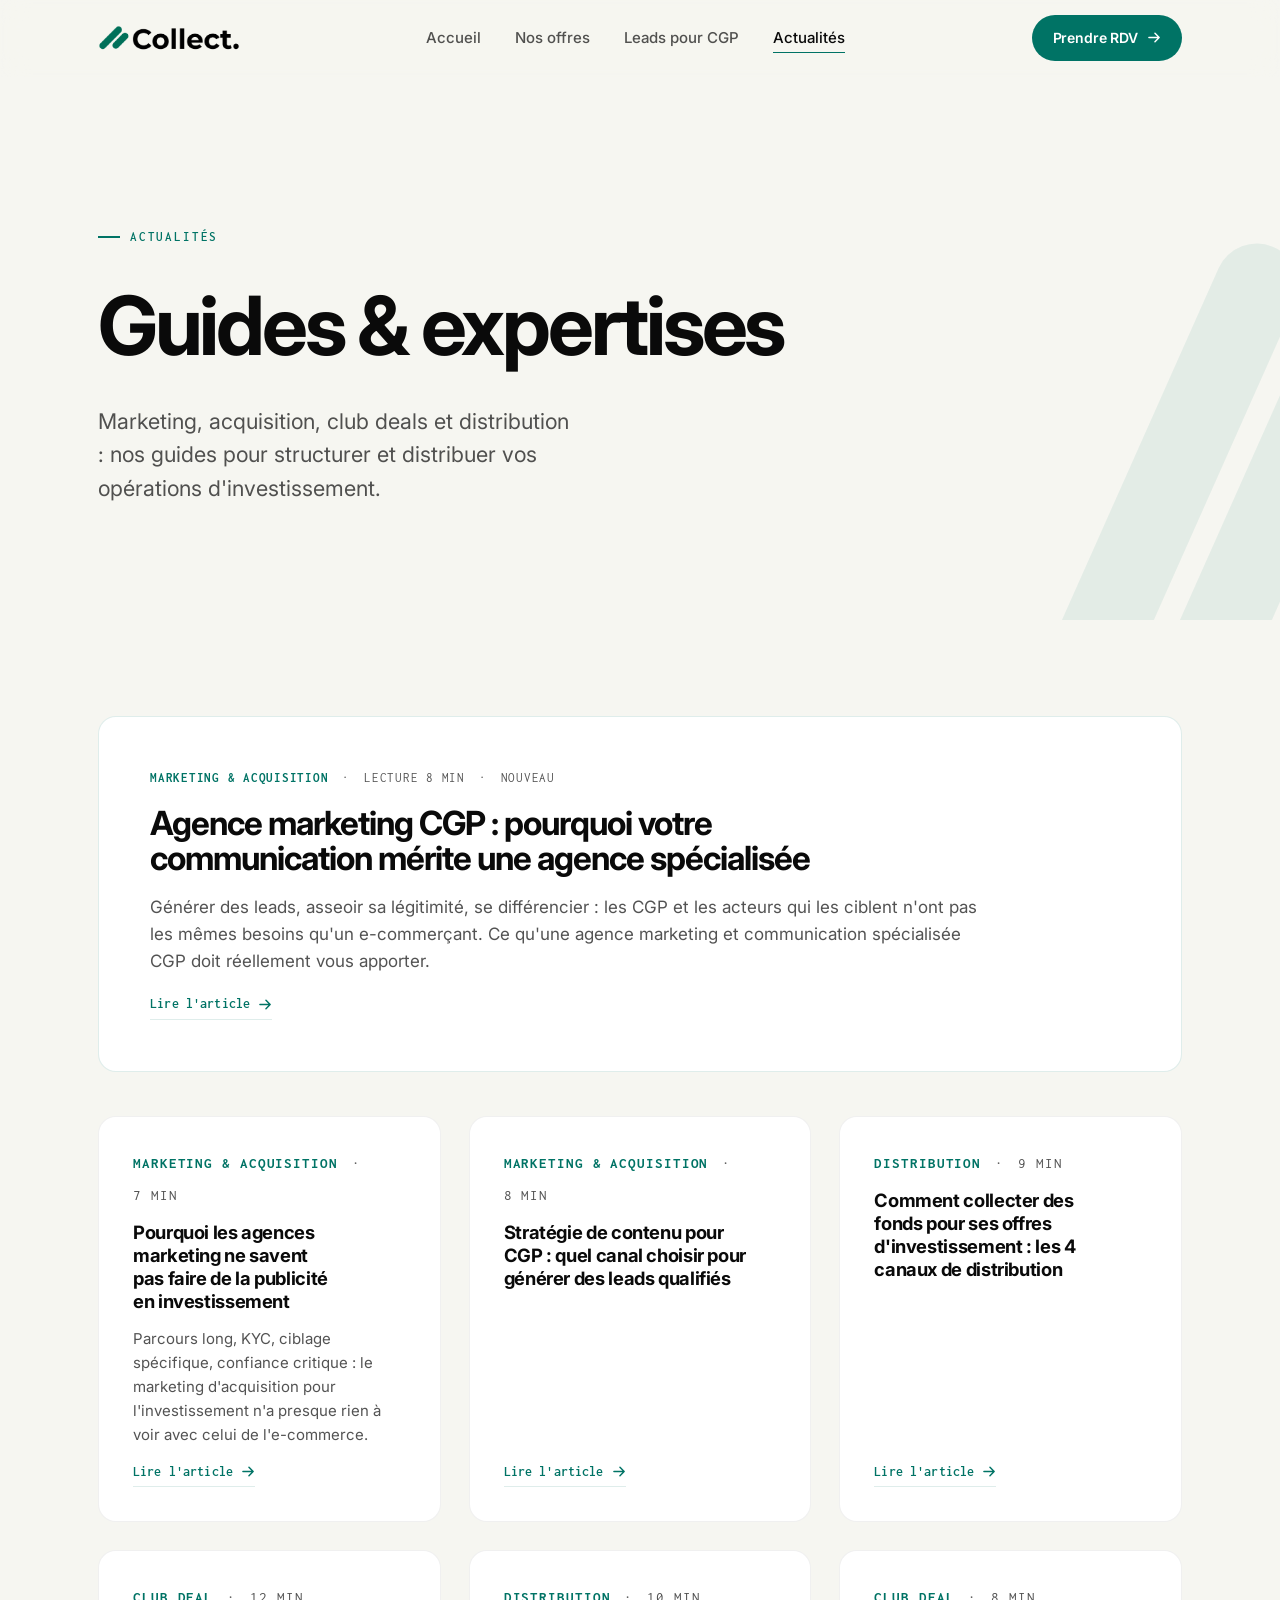
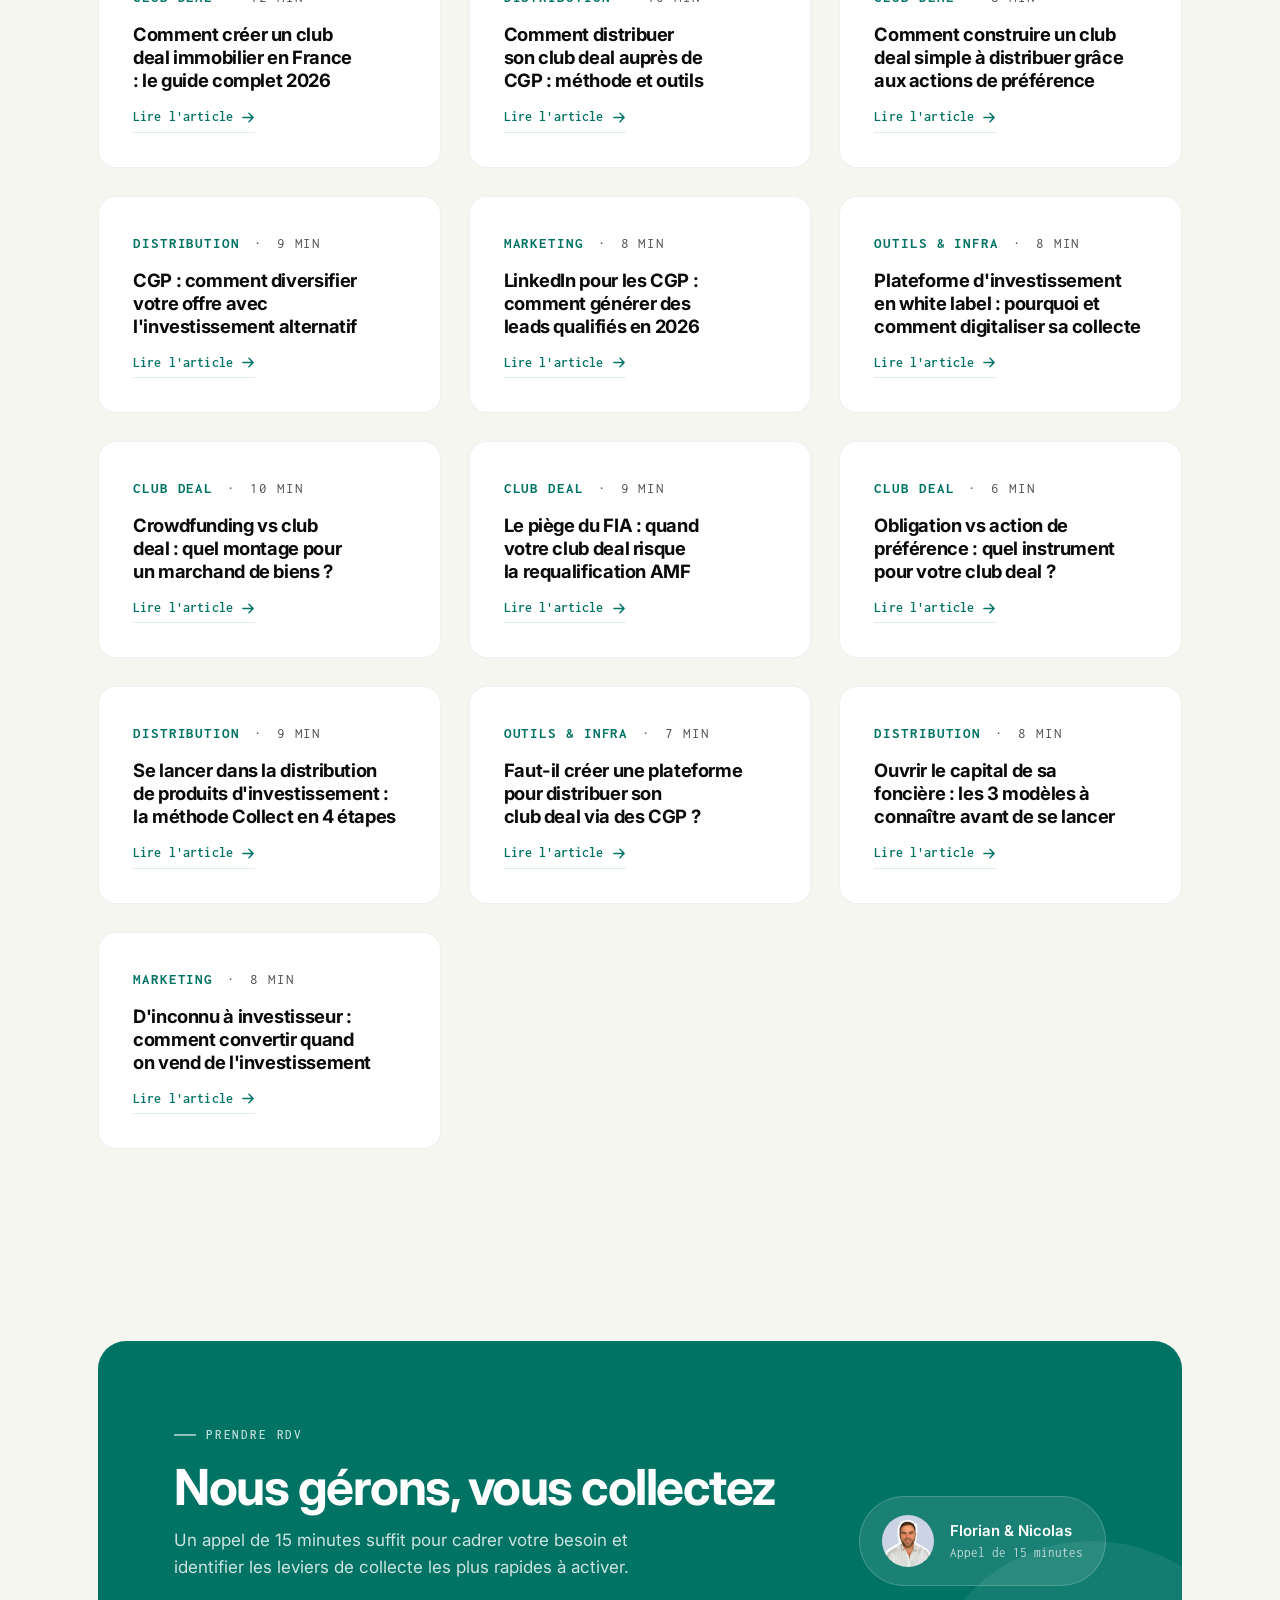
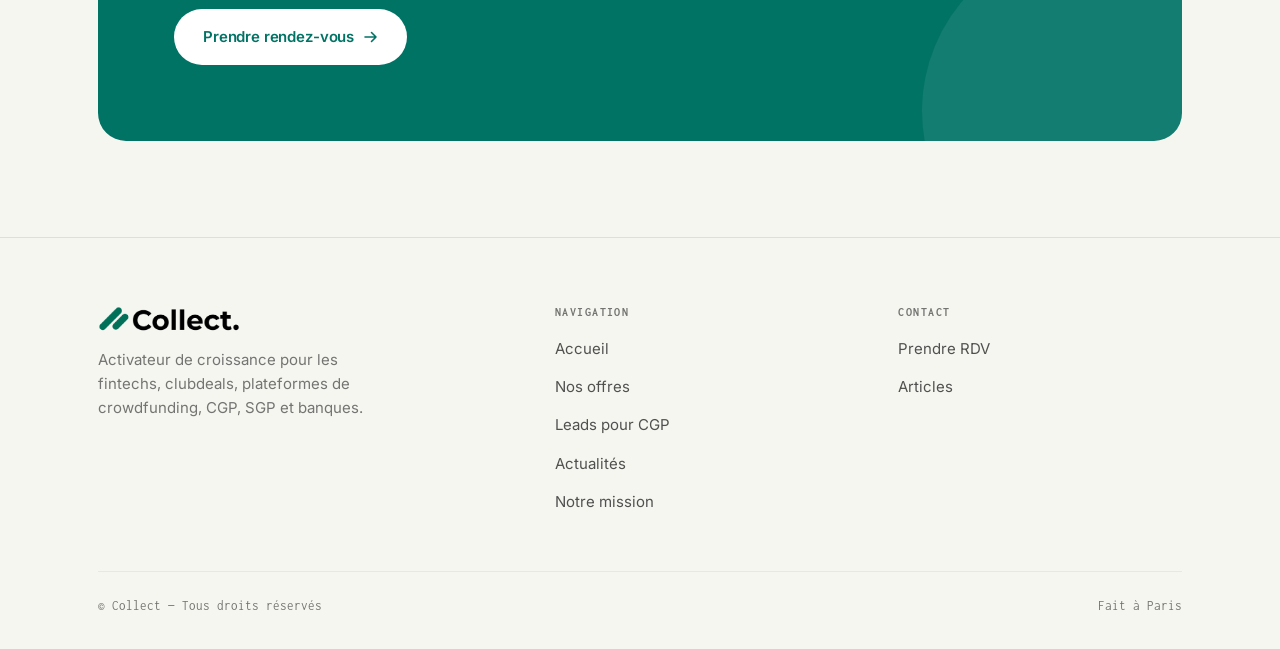
==== actualites.html @ 88cba5ec "Ajoute l'onglet Actualites avec les articles du blog et l'article SEO Agence Marketing CGP Co-Author" ====
<!DOCTYPE html>
<html lang="fr">
<head>
<meta charset="utf-8">
<meta name="viewport" content="width=device-width, initial-scale=1">
<title>Actualités — Guides et expertises marketing pour CGP, club deals et investissement | Collect</title>
<meta name="description" content="Guides et expertises pour structurer et distribuer vos opérations d'investissement : marketing CGP, acquisition, club deal, distribution et outils.">
<link rel="icon" href="assets/img/favicon.svg" type="image/svg+xml">
<link rel="canonical" href="https://www.get-collect.io/actualites.html">
<meta property="og:title" content="Actualités | Collect">
<meta property="og:description" content="Guides et expertises pour structurer et distribuer vos opérations d'investissement.">
<meta property="og:type" content="website">
<meta property="og:locale" content="fr_FR">
<link rel="preconnect" href="https://fonts.googleapis.com">
<link rel="preconnect" href="https://fonts.gstatic.com" crossorigin>
<link href="https://fonts.googleapis.com/css2?family=Inconsolata:wght@400;600;700&family=Inter:wght@400;500;600;700&display=swap" rel="stylesheet">
<link rel="stylesheet" href="assets/css/style.css">
</head>
<body>

<header class="site-header">
  <div class="shell">
    <nav class="nav" aria-label="Navigation principale">
      <a class="brand" href="index.html" aria-label="Collect, retour à l'accueil">
        <img src="assets/img/logo-collect.png" alt="Collect">
      </a>

      <ul class="nav-links" id="nav-links">
        <li><a href="index.html">Accueil</a></li>
        <li><a href="index.html#offres">Nos offres</a></li>
        <li><a href="leads-cgp.html">Leads pour CGP</a></li>
        <li><a href="actualites.html" aria-current="page">Actualités</a></li>
      </ul>

      <a class="btn btn--sm" href="rendez-vous.html">
        Prendre RDV
        <svg class="arrow" width="13" height="13" viewBox="0 0 14 14" fill="none" aria-hidden="true"><path d="M1 7h11M7.5 2.5 12 7l-4.5 4.5" stroke="currentColor" stroke-width="1.6" stroke-linecap="round" stroke-linejoin="round"/></svg>
      </a>

      <button class="nav-toggle" type="button" aria-expanded="false" aria-controls="nav-links" aria-label="Ouvrir le menu">
        <span></span><span></span><span></span>
      </button>
    </nav>
  </div>
</header>

<main>

  <!-- ================= HERO ================= -->
  <section class="hero">
    <div class="slashes" aria-hidden="true"><i></i><i></i></div>
    <div class="shell">
      <div class="hero-inner">
        <p class="eyebrow">Actualités</p>
        <h1 class="h-display">Guides &amp; expertises</h1>
        <p class="lede">Marketing, acquisition, club deals et distribution : nos guides pour structurer et distribuer vos opérations d'investissement.</p>
      </div>
    </div>
  </section>

  <!-- ================= ARTICLES ================= -->
  <section class="section section--tight">
    <div class="shell">

      <!-- Article en vedette -->
      <a class="article-featured reveal" href="agence-marketing-cgp.html">
        <p class="article-meta"><span class="cat">Marketing &amp; Acquisition</span><span>·</span><span>Lecture 8 min</span><span>·</span><span>Nouveau</span></p>
        <h2>Agence marketing CGP : pourquoi votre communication mérite une agence spécialisée</h2>
        <p>Générer des leads, asseoir sa légitimité, se différencier : les CGP et les acteurs qui les ciblent n'ont pas les mêmes besoins qu'un e-commerçant. Ce qu'une agence marketing et communication spécialisée CGP doit réellement vous apporter.</p>
        <span class="link-arrow">
          Lire l'article
          <svg class="arrow" width="13" height="13" viewBox="0 0 14 14" fill="none" aria-hidden="true"><path d="M1 7h11M7.5 2.5 12 7l-4.5 4.5" stroke="currentColor" stroke-width="1.6" stroke-linecap="round" stroke-linejoin="round"/></svg>
        </span>
      </a>

      <div class="articles-grid">

        <a class="article-card reveal" href="https://collect.website/post/pourquoi-agences-marketing-publicite-investissement">
          <p class="article-meta"><span class="cat">Marketing &amp; Acquisition</span><span>·</span><span>7 min</span></p>
          <h3>Pourquoi les agences marketing ne savent pas faire de la publicité en investissement</h3>
          <p>Parcours long, KYC, ciblage spécifique, confiance critique : le marketing d'acquisition pour l'investissement n'a presque rien à voir avec celui de l'e-commerce.</p>
          <span class="link-arrow">
            Lire l'article
            <svg class="arrow" width="13" height="13" viewBox="0 0 14 14" fill="none" aria-hidden="true"><path d="M1 7h11M7.5 2.5 12 7l-4.5 4.5" stroke="currentColor" stroke-width="1.6" stroke-linecap="round" stroke-linejoin="round"/></svg>
          </span>
        </a>

        <a class="article-card reveal" href="https://collect.website/post/strategie-contenu-cgp-canal-leads-qualifies">
          <p class="article-meta"><span class="cat">Marketing &amp; Acquisition</span><span>·</span><span>8 min</span></p>
          <h3>Stratégie de contenu pour CGP : quel canal choisir pour générer des leads qualifiés</h3>
          <span class="link-arrow">
            Lire l'article
            <svg class="arrow" width="13" height="13" viewBox="0 0 14 14" fill="none" aria-hidden="true"><path d="M1 7h11M7.5 2.5 12 7l-4.5 4.5" stroke="currentColor" stroke-width="1.6" stroke-linecap="round" stroke-linejoin="round"/></svg>
          </span>
        </a>

        <a class="article-card reveal" href="https://collect.website/post/comment-collecter-fonds-offres-investissement-distribution">
          <p class="article-meta"><span class="cat">Distribution</span><span>·</span><span>9 min</span></p>
          <h3>Comment collecter des fonds pour ses offres d'investissement : les 4 canaux de distribution</h3>
          <span class="link-arrow">
            Lire l'article
            <svg class="arrow" width="13" height="13" viewBox="0 0 14 14" fill="none" aria-hidden="true"><path d="M1 7h11M7.5 2.5 12 7l-4.5 4.5" stroke="currentColor" stroke-width="1.6" stroke-linecap="round" stroke-linejoin="round"/></svg>
          </span>
        </a>

        <a class="article-card reveal" href="https://collect.website/post/comment-creer-un-club-deal-immobilier-en-france-guide-complet">
          <p class="article-meta"><span class="cat">Club Deal</span><span>·</span><span>12 min</span></p>
          <h3>Comment créer un club deal immobilier en France : le guide complet 2026</h3>
          <span class="link-arrow">
            Lire l'article
            <svg class="arrow" width="13" height="13" viewBox="0 0 14 14" fill="none" aria-hidden="true"><path d="M1 7h11M7.5 2.5 12 7l-4.5 4.5" stroke="currentColor" stroke-width="1.6" stroke-linecap="round" stroke-linejoin="round"/></svg>
          </span>
        </a>

        <a class="article-card reveal" href="https://collect.website/post/distribuer-club-deal-aupres-cgp-methode-outils">
          <p class="article-meta"><span class="cat">Distribution</span><span>·</span><span>10 min</span></p>
          <h3>Comment distribuer son club deal auprès de CGP : méthode et outils</h3>
          <span class="link-arrow">
            Lire l'article
            <svg class="arrow" width="13" height="13" viewBox="0 0 14 14" fill="none" aria-hidden="true"><path d="M1 7h11M7.5 2.5 12 7l-4.5 4.5" stroke="currentColor" stroke-width="1.6" stroke-linecap="round" stroke-linejoin="round"/></svg>
          </span>
        </a>

        <a class="article-card reveal" href="https://collect.website/post/club-deal-simple-a-distribuer-actions-de-preference">
          <p class="article-meta"><span class="cat">Club Deal</span><span>·</span><span>8 min</span></p>
          <h3>Comment construire un club deal simple à distribuer grâce aux actions de préférence</h3>
          <span class="link-arrow">
            Lire l'article
            <svg class="arrow" width="13" height="13" viewBox="0 0 14 14" fill="none" aria-hidden="true"><path d="M1 7h11M7.5 2.5 12 7l-4.5 4.5" stroke="currentColor" stroke-width="1.6" stroke-linecap="round" stroke-linejoin="round"/></svg>
          </span>
        </a>

        <a class="article-card reveal" href="https://collect.website/post/cgp-diversifier-offre-investissement-alternatif">
          <p class="article-meta"><span class="cat">Distribution</span><span>·</span><span>9 min</span></p>
          <h3>CGP : comment diversifier votre offre avec l'investissement alternatif</h3>
          <span class="link-arrow">
            Lire l'article
            <svg class="arrow" width="13" height="13" viewBox="0 0 14 14" fill="none" aria-hidden="true"><path d="M1 7h11M7.5 2.5 12 7l-4.5 4.5" stroke="currentColor" stroke-width="1.6" stroke-linecap="round" stroke-linejoin="round"/></svg>
          </span>
        </a>

        <a class="article-card reveal" href="https://collect.website/post/linkedin-cgp-generer-leads-qualifies">
          <p class="article-meta"><span class="cat">Marketing</span><span>·</span><span>8 min</span></p>
          <h3>LinkedIn pour les CGP : comment générer des leads qualifiés en 2026</h3>
          <span class="link-arrow">
            Lire l'article
            <svg class="arrow" width="13" height="13" viewBox="0 0 14 14" fill="none" aria-hidden="true"><path d="M1 7h11M7.5 2.5 12 7l-4.5 4.5" stroke="currentColor" stroke-width="1.6" stroke-linecap="round" stroke-linejoin="round"/></svg>
          </span>
        </a>

        <a class="article-card reveal" href="https://collect.website/post/plateforme-investissement-white-label-digitaliser-collecte">
          <p class="article-meta"><span class="cat">Outils &amp; Infra</span><span>·</span><span>8 min</span></p>
          <h3>Plateforme d'investissement en white label : pourquoi et comment digitaliser sa collecte</h3>
          <span class="link-arrow">
            Lire l'article
            <svg class="arrow" width="13" height="13" viewBox="0 0 14 14" fill="none" aria-hidden="true"><path d="M1 7h11M7.5 2.5 12 7l-4.5 4.5" stroke="currentColor" stroke-width="1.6" stroke-linecap="round" stroke-linejoin="round"/></svg>
          </span>
        </a>

        <a class="article-card reveal" href="https://collect.website/post/crowdfunding-vs-club-deal-marchands-de-biens">
          <p class="article-meta"><span class="cat">Club Deal</span><span>·</span><span>10 min</span></p>
          <h3>Crowdfunding vs club deal : quel montage pour un marchand de biens ?</h3>
          <span class="link-arrow">
            Lire l'article
            <svg class="arrow" width="13" height="13" viewBox="0 0 14 14" fill="none" aria-hidden="true"><path d="M1 7h11M7.5 2.5 12 7l-4.5 4.5" stroke="currentColor" stroke-width="1.6" stroke-linecap="round" stroke-linejoin="round"/></svg>
          </span>
        </a>

        <a class="article-card reveal" href="https://collect.website/post/piege-fia-club-deal-requalification">
          <p class="article-meta"><span class="cat">Club Deal</span><span>·</span><span>9 min</span></p>
          <h3>Le piège du FIA : quand votre club deal risque la requalification AMF</h3>
          <span class="link-arrow">
            Lire l'article
            <svg class="arrow" width="13" height="13" viewBox="0 0 14 14" fill="none" aria-hidden="true"><path d="M1 7h11M7.5 2.5 12 7l-4.5 4.5" stroke="currentColor" stroke-width="1.6" stroke-linecap="round" stroke-linejoin="round"/></svg>
          </span>
        </a>

        <a class="article-card reveal" href="https://collect.website/post/obligation-vs-action-de-preference-club-deal">
          <p class="article-meta"><span class="cat">Club Deal</span><span>·</span><span>6 min</span></p>
          <h3>Obligation vs action de préférence : quel instrument pour votre club deal ?</h3>
          <span class="link-arrow">
            Lire l'article
            <svg class="arrow" width="13" height="13" viewBox="0 0 14 14" fill="none" aria-hidden="true"><path d="M1 7h11M7.5 2.5 12 7l-4.5 4.5" stroke="currentColor" stroke-width="1.6" stroke-linecap="round" stroke-linejoin="round"/></svg>
          </span>
        </a>

        <a class="article-card reveal" href="https://collect.website/post/distribution-produits-investissement-methode-collect-4-etapes">
          <p class="article-meta"><span class="cat">Distribution</span><span>·</span><span>9 min</span></p>
          <h3>Se lancer dans la distribution de produits d'investissement : la méthode Collect en 4 étapes</h3>
          <span class="link-arrow">
            Lire l'article
            <svg class="arrow" width="13" height="13" viewBox="0 0 14 14" fill="none" aria-hidden="true"><path d="M1 7h11M7.5 2.5 12 7l-4.5 4.5" stroke="currentColor" stroke-width="1.6" stroke-linecap="round" stroke-linejoin="round"/></svg>
          </span>
        </a>

        <a class="article-card reveal" href="https://collect.website/post/faut-il-creer-plateforme-distribuer-club-deal-cgp">
          <p class="article-meta"><span class="cat">Outils &amp; Infra</span><span>·</span><span>7 min</span></p>
          <h3>Faut-il créer une plateforme pour distribuer son club deal via des CGP ?</h3>
          <span class="link-arrow">
            Lire l'article
            <svg class="arrow" width="13" height="13" viewBox="0 0 14 14" fill="none" aria-hidden="true"><path d="M1 7h11M7.5 2.5 12 7l-4.5 4.5" stroke="currentColor" stroke-width="1.6" stroke-linecap="round" stroke-linejoin="round"/></svg>
          </span>
        </a>

        <a class="article-card reveal" href="https://collect.website/post/ouvrir-capital-fonciere-3-modeles-club-deal-fia">
          <p class="article-meta"><span class="cat">Distribution</span><span>·</span><span>8 min</span></p>
          <h3>Ouvrir le capital de sa foncière : les 3 modèles à connaître avant de se lancer</h3>
          <span class="link-arrow">
            Lire l'article
            <svg class="arrow" width="13" height="13" viewBox="0 0 14 14" fill="none" aria-hidden="true"><path d="M1 7h11M7.5 2.5 12 7l-4.5 4.5" stroke="currentColor" stroke-width="1.6" stroke-linecap="round" stroke-linejoin="round"/></svg>
          </span>
        </a>

        <a class="article-card reveal" href="https://collect.website/post/inconnu-a-investisseur-convertir-confiance-investissement">
          <p class="article-meta"><span class="cat">Marketing</span><span>·</span><span>8 min</span></p>
          <h3>D'inconnu à investisseur : comment convertir quand on vend de l'investissement</h3>
          <span class="link-arrow">
            Lire l'article
            <svg class="arrow" width="13" height="13" viewBox="0 0 14 14" fill="none" aria-hidden="true"><path d="M1 7h11M7.5 2.5 12 7l-4.5 4.5" stroke="currentColor" stroke-width="1.6" stroke-linecap="round" stroke-linejoin="round"/></svg>
          </span>
        </a>

      </div>
    </div>
  </section>

  <!-- ================= CTA ================= -->
  <section class="section section--tight">
    <div class="shell">
      <div class="cta reveal">
        <div class="cta-inner">
          <div>
            <p class="eyebrow">Prendre RDV</p>
            <h2 class="h-section">Nous gérons, vous collectez</h2>
            <p>Un appel de 15 minutes suffit pour cadrer votre besoin et identifier les leviers de collecte les plus rapides à activer.</p>
            <div class="btn-row">
              <a class="btn btn--light" href="rendez-vous.html">
                Prendre rendez-vous
                <svg class="arrow" width="14" height="14" viewBox="0 0 14 14" fill="none" aria-hidden="true"><path d="M1 7h11M7.5 2.5 12 7l-4.5 4.5" stroke="currentColor" stroke-width="1.6" stroke-linecap="round" stroke-linejoin="round"/></svg>
              </a>
            </div>
          </div>

          <div class="cta-card">
            <img src="assets/img/florian.jpeg" alt="Prendre rendez-vous avec l'équipe Collect" loading="lazy">
            <div>
              <div class="who">Florian &amp; Nicolas</div>
              <div class="what">Appel de 15 minutes</div>
            </div>
          </div>
        </div>
      </div>
    </div>
  </section>

</main>

<footer class="site-footer">
  <div class="shell">
    <div class="footer-top">
      <div>
        <img src="assets/img/logo-collect.png" alt="Collect">
        <p class="tagline">Activateur de croissance pour les fintechs, clubdeals, plateformes de crowdfunding, CGP, SGP et banques.</p>
      </div>

      <div class="footer-col">
        <h3>Navigation</h3>
        <ul>
          <li><a href="index.html">Accueil</a></li>
          <li><a href="index.html#offres">Nos offres</a></li>
          <li><a href="leads-cgp.html">Leads pour CGP</a></li>
          <li><a href="actualites.html">Actualités</a></li>
          <li><a href="index.html#mission">Notre mission</a></li>
        </ul>
      </div>

      <div class="footer-col">
        <h3>Contact</h3>
        <ul>
          <li><a href="rendez-vous.html">Prendre RDV</a></li>
          <li><a href="actualites.html">Articles</a></li>
        </ul>
      </div>
    </div>

    <div class="footer-bottom">
      <span>© Collect — Tous droits réservés</span>
      <span>Fait à Paris</span>
    </div>
  </div>
</footer>

<script src="assets/js/main.js" defer></script>
</body>
</html>
---- assets/css/style.css ----
/* ==========================================================================
   Collect - Design system
   Palette d'origine : creme #F6F6F1 / vert #007365 / vert clair #6CACA4
   ========================================================================== */

:root {
  --cream: #f6f6f1;
  --paper: #ffffff;
  --ink: #0a0a0a;
  --ink-70: rgba(10, 10, 10, 0.7);
  --ink-55: rgba(10, 10, 10, 0.55);
  --green: #007365;
  --green-dark: #00594e;
  --green-soft: #6caca4;
  --tint: rgba(108, 172, 164, 0.12);
  --tint-strong: rgba(108, 172, 164, 0.22);
  --line: rgba(10, 10, 10, 0.1);
  --line-soft: rgba(10, 10, 10, 0.06);

  --sans: "Inter", -apple-system, BlinkMacSystemFont, "Segoe UI", Roboto, sans-serif;
  --mono: "Inconsolata", ui-monospace, "SF Mono", Menlo, monospace;

  --radius: 18px;
  --radius-sm: 12px;
  --shell: 1180px;
  --gutter: clamp(20px, 5vw, 48px);
  --section: clamp(72px, 11vw, 140px);

  --ease: cubic-bezier(0.22, 1, 0.36, 1);
}

/* ---------- Base ---------- */

*,
*::before,
*::after { box-sizing: border-box; }

html {
  -webkit-text-size-adjust: 100%;
  scroll-behavior: smooth;
  scroll-padding-top: 96px;
}

body {
  margin: 0;
  background: var(--cream);
  color: var(--ink);
  font-family: var(--sans);
  font-size: 17px;
  line-height: 1.6;
  font-feature-settings: "kern", "liga", "calt";
  -webkit-font-smoothing: antialiased;
  -moz-osx-font-smoothing: grayscale;
}

img { max-width: 100%; height: auto; display: block; }

a { color: inherit; text-decoration: none; }

h1, h2, h3, h4 {
  margin: 0;
  font-weight: 700;
  letter-spacing: -0.03em;
  line-height: 1.04;
  text-wrap: balance;
}

p { margin: 0; text-wrap: pretty; }

ul { margin: 0; padding: 0; list-style: none; }

::selection { background: var(--green); color: #fff; }

:focus-visible {
  outline: 2px solid var(--green);
  outline-offset: 3px;
  border-radius: 4px;
}

/* ---------- Layout ---------- */

.shell {
  width: 100%;
  max-width: var(--shell);
  margin-inline: auto;
  padding-inline: var(--gutter);
}

.section { padding-block: var(--section); }
.section--tight { padding-block: clamp(56px, 8vw, 96px); }

.section-head {
  display: flex;
  flex-direction: column;
  gap: 18px;
  max-width: 680px;
  margin-bottom: clamp(40px, 6vw, 64px);
}

.eyebrow {
  display: inline-flex;
  align-items: center;
  gap: 10px;
  font-family: var(--mono);
  font-size: 13px;
  font-weight: 600;
  letter-spacing: 0.14em;
  text-transform: uppercase;
  color: var(--green);
  margin: 0;
}

.eyebrow::before {
  content: "";
  width: 22px;
  height: 2px;
  background: var(--green);
  flex: none;
}

.h-display { font-size: clamp(2.9rem, 6.4vw, 5.1rem); letter-spacing: -0.04em; }
.h-section { font-size: clamp(2rem, 4vw, 3.1rem); }
.h-card    { font-size: clamp(1.25rem, 2vw, 1.5rem); letter-spacing: -0.02em; line-height: 1.15; }

.lede {
  font-size: clamp(1.05rem, 1.5vw, 1.25rem);
  line-height: 1.55;
  color: var(--ink-70);
}

.muted { color: var(--ink-55); }

.rule { height: 1px; background: var(--line); border: 0; margin: 0; }

/* ---------- Boutons ---------- */

.btn {
  --btn-bg: var(--green);
  --btn-fg: #fff;
  display: inline-flex;
  align-items: center;
  justify-content: center;
  gap: 10px;
  padding: 15px 28px;
  border: 1px solid transparent;
  border-radius: 999px;
  background: var(--btn-bg);
  color: var(--btn-fg);
  font-size: 15px;
  font-weight: 600;
  letter-spacing: -0.01em;
  cursor: pointer;
  transition: transform 0.35s var(--ease), background-color 0.35s var(--ease),
    color 0.35s var(--ease), border-color 0.35s var(--ease);
}

.btn:hover { background: var(--green-dark); transform: translateY(-2px); }

.btn .arrow { transition: transform 0.35s var(--ease); }
.btn:hover .arrow { transform: translateX(4px); }

.btn--ghost {
  --btn-bg: transparent;
  --btn-fg: var(--ink);
  border-color: var(--line);
}

.btn--ghost:hover {
  background: transparent;
  border-color: var(--ink);
}

.btn--light {
  --btn-bg: #fff;
  --btn-fg: var(--green);
}

.btn--light:hover { background: #fff; color: var(--green-dark); }

.btn--sm { padding: 11px 20px; font-size: 14px; }

.btn-row {
  display: flex;
  flex-wrap: wrap;
  align-items: center;
  gap: 14px 20px;
}

/* Lien fleche (CTA des cartes) */
.link-arrow {
  display: inline-flex;
  align-items: center;
  gap: 9px;
  font-family: var(--mono);
  font-size: 14px;
  font-weight: 600;
  letter-spacing: 0.01em;
  color: var(--green);
  padding-bottom: 3px;
  border-bottom: 1px solid var(--tint-strong);
  transition: border-color 0.35s var(--ease), color 0.35s var(--ease);
  width: fit-content;
}

.link-arrow .arrow { transition: transform 0.35s var(--ease); }
.link-arrow:hover { border-color: var(--green); color: var(--green-dark); }
.link-arrow:hover .arrow { transform: translateX(4px); }

/* ---------- Header ---------- */

.site-header {
  position: sticky;
  top: 0;
  z-index: 60;
  background: rgba(246, 246, 241, 0.82);
  backdrop-filter: saturate(160%) blur(14px);
  -webkit-backdrop-filter: saturate(160%) blur(14px);
  border-bottom: 1px solid transparent;
  transition: border-color 0.3s var(--ease), background-color 0.3s var(--ease);
}

.site-header.is-scrolled { border-bottom-color: var(--line); }

.nav {
  position: relative;
  display: flex;
  align-items: center;
  justify-content: space-between;
  gap: 24px;
  height: 76px;
}

.brand { display: flex; align-items: center; }
.brand img { height: 26px; width: auto; }

.nav-links {
  display: flex;
  align-items: center;
  gap: 34px;
  margin-inline: auto;
}

.nav-links a {
  position: relative;
  font-size: 15px;
  font-weight: 500;
  color: var(--ink-70);
  transition: color 0.3s var(--ease);
}

.nav-links a::after {
  content: "";
  position: absolute;
  left: 0;
  bottom: -6px;
  width: 100%;
  height: 1.5px;
  background: var(--green);
  transform: scaleX(0);
  transform-origin: left;
  transition: transform 0.35s var(--ease);
}

.nav-links a:hover,
.nav-links a[aria-current="page"] { color: var(--ink); }
.nav-links a:hover::after,
.nav-links a[aria-current="page"]::after { transform: scaleX(1); }

.nav-toggle {
  display: none;
  flex-direction: column;
  justify-content: center;
  gap: 5px;
  width: 44px;
  height: 44px;
  padding: 0;
  border: 1px solid var(--line);
  border-radius: 999px;
  background: transparent;
  cursor: pointer;
}

.nav-toggle span {
  display: block;
  width: 17px;
  height: 1.5px;
  margin-inline: auto;
  background: var(--ink);
  transition: transform 0.3s var(--ease), opacity 0.2s linear;
}

.nav-toggle[aria-expanded="true"] span:nth-child(1) { transform: translateY(6.5px) rotate(45deg); }
.nav-toggle[aria-expanded="true"] span:nth-child(2) { opacity: 0; }
.nav-toggle[aria-expanded="true"] span:nth-child(3) { transform: translateY(-6.5px) rotate(-45deg); }

/* ---------- Hero ---------- */

.hero {
  position: relative;
  overflow: hidden;
  padding-block: clamp(72px, 12vw, 150px) clamp(64px, 9vw, 116px);
}

.hero-inner {
  position: relative;
  z-index: 1;
  display: flex;
  flex-direction: column;
  gap: 30px;
  max-width: 900px;
}

.hero h1 { margin-block: 6px; }

.hero .lede { max-width: 560px; font-size: clamp(1.1rem, 1.7vw, 1.35rem); }

.hero-note {
  display: inline-flex;
  align-items: center;
  gap: 9px;
  font-family: var(--mono);
  font-size: 14px;
  color: var(--ink-55);
}

.dot {
  width: 7px;
  height: 7px;
  border-radius: 50%;
  background: var(--green);
  flex: none;
  box-shadow: 0 0 0 4px var(--tint);
}

/* Motif // repris du logo */
.slashes {
  position: absolute;
  inset: auto -40px -30% auto;
  display: flex;
  gap: clamp(18px, 3vw, 34px);
  opacity: 0.07;
  pointer-events: none;
  z-index: 0;
}

.slashes i {
  display: block;
  width: clamp(46px, 7vw, 84px);
  height: clamp(320px, 46vw, 560px);
  background: var(--green);
  border-radius: 999px;
  transform: rotate(24deg);
}

/* ---------- Stats ---------- */

.stats-band {
  border-block: 1px solid var(--line);
  background: linear-gradient(180deg, rgba(255, 255, 255, 0.6), transparent);
}

.stats-layout {
  display: grid;
  grid-template-columns: minmax(0, 0.95fr) minmax(0, 1.3fr);
  gap: clamp(36px, 6vw, 80px);
  align-items: center;
  padding-block: clamp(52px, 7vw, 88px);
}

.stats-grid {
  display: grid;
  grid-template-columns: repeat(3, minmax(0, 1fr));
  gap: 8px;
}

.stat { padding-left: 20px; border-left: 1px solid var(--line); }
.stat:first-child { padding-left: 0; border-left: 0; }

.stat-num {
  font-size: clamp(1.7rem, 2.9vw, 2.6rem);
  font-weight: 700;
  letter-spacing: -0.045em;
  color: var(--green);
  line-height: 1;
  white-space: nowrap;
}

.stat-label {
  margin-top: 10px;
  font-family: var(--mono);
  font-size: 13px;
  line-height: 1.35;
  color: var(--ink-55);
}

/* ---------- Methode ---------- */

.steps {
  display: grid;
  grid-template-columns: repeat(3, minmax(0, 1fr));
  gap: clamp(20px, 2.6vw, 32px);
}

.step {
  position: relative;
  display: flex;
  flex-direction: column;
  gap: 16px;
  padding: clamp(28px, 3.4vw, 40px);
  background: var(--paper);
  border: 1px solid var(--line-soft);
  border-radius: var(--radius);
  transition: transform 0.45s var(--ease), border-color 0.45s var(--ease);
}

.step:hover { transform: translateY(-4px); border-color: var(--tint-strong); }

.step-icon { display: flex; align-items: center; height: 54px; }

.step-icon img { width: auto; height: 50px; }

.step-num {
  font-family: var(--mono);
  font-size: 13px;
  font-weight: 700;
  letter-spacing: 0.12em;
  color: var(--green);
}

.step p { color: var(--ink-70); font-size: 16px; }

/* ---------- Offres ---------- */

.offers {
  display: grid;
  grid-template-columns: repeat(2, minmax(0, 1fr));
  gap: clamp(20px, 2.6vw, 28px);
}

.offer {
  display: flex;
  flex-direction: column;
  gap: 18px;
  padding: clamp(28px, 3.4vw, 42px);
  background: var(--paper);
  border: 1px solid var(--line-soft);
  border-radius: var(--radius);
  transition: transform 0.45s var(--ease), border-color 0.45s var(--ease),
    box-shadow 0.45s var(--ease);
}

.offer:hover {
  transform: translateY(-4px);
  border-color: var(--tint-strong);
  box-shadow: 0 24px 60px -40px rgba(0, 89, 78, 0.5);
}

.badge {
  display: inline-flex;
  align-items: center;
  align-self: flex-start;
  gap: 8px;
  padding: 7px 14px;
  border-radius: 999px;
  background: var(--tint);
  color: var(--green-dark);
  font-family: var(--mono);
  font-size: 12px;
  font-weight: 700;
  letter-spacing: 0.06em;
  text-transform: uppercase;
}

.offer p { color: var(--ink-70); font-size: 16px; }

.pledge {
  padding: 16px 18px;
  border-left: 2px solid var(--green-soft);
  background: var(--tint);
  border-radius: 0 var(--radius-sm) var(--radius-sm) 0;
  font-size: 15px;
  color: var(--ink);
}

.pledge strong { font-weight: 600; }

.offer .link-arrow { margin-top: auto; }

/* ---------- Mission ---------- */

.mission {
  display: grid;
  grid-template-columns: minmax(0, 0.85fr) minmax(0, 1.15fr);
  gap: clamp(32px, 5vw, 72px);
  align-items: start;
}

.mission-media {
  position: relative;
  border-radius: var(--radius);
  overflow: hidden;
  background: var(--tint);
}

.mission-media img { width: 100%; aspect-ratio: 4 / 5; object-fit: cover; }

.mission-copy {
  display: flex;
  flex-direction: column;
  gap: 20px;
}

.mission-copy p { color: var(--ink-70); }

.signature {
  display: flex;
  align-items: center;
  gap: 12px;
  font-family: var(--mono);
  font-size: 14px;
  color: var(--ink-55);
}

/* ---------- Cas clients ---------- */

.cases {
  display: grid;
  grid-template-columns: repeat(2, minmax(0, 1fr));
  gap: clamp(20px, 2.6vw, 28px);
}

.mini-cases {
  display: grid;
  grid-template-columns: repeat(4, minmax(0, 1fr));
  gap: clamp(16px, 2vw, 22px);
  margin-top: clamp(20px, 2.6vw, 28px);
}

.mini-case {
  display: flex;
  flex-direction: column;
  gap: 14px;
  padding: clamp(22px, 2.4vw, 28px);
  background: var(--paper);
  border: 1px solid var(--line-soft);
  border-radius: var(--radius);
  transition: transform 0.45s var(--ease), border-color 0.45s var(--ease);
}

.mini-case:hover { transform: translateY(-4px); border-color: var(--tint-strong); }

.mini-case .case-logo { height: 32px; }
.mini-case .case-logo img { max-height: 28px; }
.mini-case p { font-size: 14.5px; color: var(--ink-70); line-height: 1.5; }

.case {
  display: flex;
  flex-direction: column;
  gap: 20px;
  padding: clamp(26px, 3vw, 36px);
  background: var(--paper);
  border: 1px solid var(--line-soft);
  border-radius: var(--radius);
}

.case-logo {
  display: flex;
  align-items: center;
  height: 40px;
}

.case-logo img {
  max-height: 34px;
  width: auto;
  object-fit: contain;
  mix-blend-mode: multiply;
}

.case ul {
  display: flex;
  flex-direction: column;
  gap: 12px;
  font-size: 15px;
  color: var(--ink-70);
}

.case li {
  position: relative;
  padding-left: 24px;
}

.case li::before {
  content: "";
  position: absolute;
  left: 0;
  top: 8px;
  width: 12px;
  height: 6px;
  border-left: 1.5px solid var(--green);
  border-bottom: 1.5px solid var(--green);
  transform: rotate(-45deg);
}

.case-result {
  margin-top: auto;
  padding-top: 20px;
  border-top: 1px solid var(--line-soft);
}

.case-result .label {
  display: block;
  font-family: var(--mono);
  font-size: 12px;
  letter-spacing: 0.1em;
  text-transform: uppercase;
  color: var(--ink-55);
  margin-bottom: 8px;
}

.case-result .value {
  font-size: 17px;
  font-weight: 600;
  letter-spacing: -0.02em;
  color: var(--green);
  line-height: 1.4;
}

/* Mur de logos */
.logo-wall {
  margin-top: clamp(28px, 4vw, 44px);
  padding: clamp(26px, 3.4vw, 40px);
  border: 1px dashed var(--line);
  border-radius: var(--radius);
}

.logo-wall .label {
  font-family: var(--mono);
  font-size: 13px;
  letter-spacing: 0.1em;
  text-transform: uppercase;
  color: var(--ink-55);
  margin-bottom: 24px;
}

.logo-grid {
  display: grid;
  grid-template-columns: repeat(auto-fit, minmax(120px, 1fr));
  gap: clamp(20px, 3vw, 40px);
  align-items: center;
}

.logo-grid img {
  max-height: 34px;
  width: auto;
  margin-inline: auto;
  object-fit: contain;
  filter: grayscale(1);
  opacity: 0.5;
  transition: filter 0.4s var(--ease), opacity 0.4s var(--ease);
}

.logo-grid img:hover { filter: grayscale(0); opacity: 1; }

.logo-grid .on-dark {
  padding: 8px 12px;
  border-radius: 8px;
  background: var(--ink);
  box-sizing: content-box;
}

/* ---------- CTA final ---------- */

.cta {
  position: relative;
  overflow: hidden;
  padding: clamp(44px, 6vw, 76px);
  border-radius: clamp(20px, 3vw, 28px);
  background: var(--green);
  color: #fff;
}

.cta::after {
  content: "";
  position: absolute;
  right: -80px;
  bottom: -140px;
  width: 340px;
  height: 340px;
  border-radius: 50%;
  background: rgba(255, 255, 255, 0.07);
}

.cta-inner {
  position: relative;
  z-index: 1;
  display: grid;
  grid-template-columns: minmax(0, 1fr) auto;
  gap: clamp(28px, 4vw, 56px);
  align-items: center;
}

.cta .eyebrow { color: rgba(255, 255, 255, 0.75); }
.cta .eyebrow::before { background: rgba(255, 255, 255, 0.55); }
.cta h2 { margin-block: 16px 14px; }
.cta p { color: rgba(255, 255, 255, 0.8); max-width: 46ch; }
.cta .btn-row { margin-top: 28px; }

.cta-card {
  display: flex;
  align-items: center;
  gap: 16px;
  padding: 18px 22px;
  border-radius: 999px;
  background: rgba(255, 255, 255, 0.1);
  border: 1px solid rgba(255, 255, 255, 0.18);
}

.cta-card img {
  width: 52px;
  height: 52px;
  border-radius: 50%;
  object-fit: cover;
  flex: none;
}

.cta-card .who { font-weight: 600; font-size: 15px; }
.cta-card .what {
  font-family: var(--mono);
  font-size: 13px;
  color: rgba(255, 255, 255, 0.72);
}

/* ---------- Footer ---------- */

.site-footer {
  border-top: 1px solid var(--line);
  padding-block: clamp(44px, 6vw, 68px) 32px;
}

.footer-top {
  display: grid;
  grid-template-columns: minmax(0, 1.4fr) minmax(0, 1fr) minmax(0, 1fr);
  gap: clamp(28px, 5vw, 60px);
  align-items: start;
}

.footer-top img { height: 26px; width: auto; }

.footer-top .tagline {
  margin-top: 16px;
  max-width: 34ch;
  font-size: 15px;
  color: var(--ink-55);
}

.footer-col h3 {
  font-family: var(--mono);
  font-size: 12px;
  font-weight: 700;
  letter-spacing: 0.12em;
  text-transform: uppercase;
  color: var(--ink-55);
  margin-bottom: 16px;
}

.footer-col li + li { margin-top: 11px; }

.footer-col a {
  font-size: 15px;
  color: var(--ink-70);
  transition: color 0.3s var(--ease);
}

.footer-col a:hover { color: var(--green); }

.footer-bottom {
  display: flex;
  flex-wrap: wrap;
  justify-content: space-between;
  gap: 12px;
  margin-top: clamp(36px, 5vw, 56px);
  padding-top: 24px;
  border-top: 1px solid var(--line-soft);
  font-family: var(--mono);
  font-size: 13px;
  color: var(--ink-55);
}

/* ---------- Page Leads CGP ---------- */

.pillars {
  display: grid;
  grid-template-columns: repeat(3, minmax(0, 1fr));
  gap: clamp(20px, 2.6vw, 28px);
}

.pillar {
  display: flex;
  flex-direction: column;
  gap: 14px;
  padding: clamp(26px, 3vw, 38px);
  background: var(--paper);
  border: 1px solid var(--line-soft);
  border-radius: var(--radius);
}

.pillar .step-num { font-size: 12px; }
.pillar p { font-size: 16px; color: var(--ink-70); }

.process {
  display: grid;
  grid-template-columns: repeat(auto-fit, minmax(220px, 1fr));
  gap: clamp(20px, 2.6vw, 28px);
  counter-reset: proc;
}

.process-step {
  position: relative;
  padding-top: 26px;
  border-top: 2px solid var(--line);
  transition: border-color 0.4s var(--ease);
}

.process-step:hover { border-top-color: var(--green); }

.process-step::before {
  counter-increment: proc;
  content: "0" counter(proc);
  display: block;
  font-family: var(--mono);
  font-size: 13px;
  font-weight: 700;
  letter-spacing: 0.1em;
  color: var(--green);
  margin-bottom: 12px;
}

.process-step h3 { font-size: 1.15rem; margin-bottom: 10px; }
.process-step p { font-size: 15px; color: var(--ink-70); }

.duo {
  display: grid;
  grid-template-columns: repeat(2, minmax(0, 1fr));
  gap: clamp(20px, 2.6vw, 28px);
}

.solo { display: grid; max-width: 760px; }

.check-list {
  display: flex;
  flex-direction: column;
  gap: 13px;
  font-size: 15px;
  color: var(--ink-70);
}

.check-list li {
  position: relative;
  padding-left: 30px;
}

.check-list li::before {
  content: "";
  position: absolute;
  left: 0;
  top: 2px;
  width: 18px;
  height: 18px;
  border-radius: 50%;
  background: var(--tint);
}

.check-list li::after {
  content: "";
  position: absolute;
  left: 5px;
  top: 8px;
  width: 8px;
  height: 4px;
  border-left: 1.5px solid var(--green);
  border-bottom: 1.5px solid var(--green);
  transform: rotate(-45deg);
}

/* FAQ */
.faq { display: flex; flex-direction: column; }

.faq details {
  border-bottom: 1px solid var(--line);
  padding-block: 22px;
}

.faq details:first-child { border-top: 1px solid var(--line); }

.faq summary {
  display: flex;
  align-items: center;
  justify-content: space-between;
  gap: 24px;
  cursor: pointer;
  list-style: none;
  font-size: clamp(1.05rem, 1.6vw, 1.2rem);
  font-weight: 600;
  letter-spacing: -0.02em;
  transition: color 0.3s var(--ease);
}

.faq summary::-webkit-details-marker { display: none; }
.faq summary:hover { color: var(--green); }

.faq summary::after {
  content: "";
  flex: none;
  width: 11px;
  height: 11px;
  border-right: 1.5px solid var(--green);
  border-bottom: 1.5px solid var(--green);
  transform: rotate(45deg) translate(-3px, -3px);
  transition: transform 0.35s var(--ease);
}

.faq details[open] summary::after { transform: rotate(-135deg) translate(-3px, -3px); }

.faq details p {
  margin-top: 14px;
  max-width: 76ch;
  color: var(--ink-70);
  font-size: 16px;
}

/* ---------- Page rendez-vous ---------- */

.booking {
  padding-block: clamp(40px, 6vw, 72px) clamp(60px, 8vw, 100px);
}

.booking-frame {
  margin-top: clamp(28px, 4vw, 44px);
  border: 1px solid var(--line);
  border-radius: var(--radius);
  overflow: hidden;
  background: var(--paper);
}

.booking-frame iframe {
  display: block;
  width: 100%;
  min-height: 760px;
  border: 0;
}

/* ---------- Actualités ---------- */

.article-featured {
  display: flex;
  flex-direction: column;
  gap: 18px;
  padding: clamp(30px, 4vw, 52px);
  background: var(--paper);
  border: 1px solid var(--tint-strong);
  border-radius: var(--radius);
  margin-bottom: clamp(28px, 4vw, 44px);
  transition: transform 0.45s var(--ease), box-shadow 0.45s var(--ease);
}

.article-featured:hover {
  transform: translateY(-4px);
  box-shadow: 0 24px 60px -40px rgba(0, 89, 78, 0.5);
}

.article-featured h2 { font-size: clamp(1.5rem, 2.6vw, 2.1rem); letter-spacing: -0.03em; }
.article-featured p { color: var(--ink-70); max-width: 76ch; }

.articles-grid {
  display: grid;
  grid-template-columns: repeat(3, minmax(0, 1fr));
  gap: clamp(20px, 2.6vw, 28px);
}

.article-card {
  display: flex;
  flex-direction: column;
  gap: 14px;
  padding: clamp(24px, 2.8vw, 34px);
  background: var(--paper);
  border: 1px solid var(--line-soft);
  border-radius: var(--radius);
  transition: transform 0.45s var(--ease), border-color 0.45s var(--ease),
    box-shadow 0.45s var(--ease);
}

.article-card:hover {
  transform: translateY(-4px);
  border-color: var(--tint-strong);
  box-shadow: 0 24px 60px -40px rgba(0, 89, 78, 0.35);
}

.article-card h3 { font-size: 1.15rem; letter-spacing: -0.02em; line-height: 1.25; }
.article-card p { font-size: 15px; color: var(--ink-70); }
.article-card .link-arrow { margin-top: auto; }

.article-meta {
  display: flex;
  flex-wrap: wrap;
  align-items: center;
  gap: 8px 14px;
  font-family: var(--mono);
  font-size: 12.5px;
  letter-spacing: 0.06em;
  text-transform: uppercase;
  color: var(--ink-55);
}

.article-meta .cat { color: var(--green); font-weight: 700; }

/* ---------- Page article ---------- */

.article-hero {
  position: relative;
  overflow: hidden;
  padding-block: clamp(56px, 9vw, 110px) clamp(36px, 5vw, 56px);
}

.article-hero .hero-inner { max-width: 860px; gap: 22px; }

.article-hero h1 { font-size: clamp(2.1rem, 4.6vw, 3.4rem); letter-spacing: -0.035em; }

.article-body {
  max-width: 780px;
  padding-bottom: var(--section);
}

.article-body > * + * { margin-top: 22px; }

.article-body h2 {
  margin-top: clamp(44px, 6vw, 64px);
  font-size: clamp(1.5rem, 2.6vw, 2rem);
}

.article-body h3 {
  margin-top: 34px;
  font-size: clamp(1.15rem, 1.8vw, 1.35rem);
}

.article-body p { color: var(--ink-70); }

.article-body a:not(.btn):not(.link-arrow) {
  color: var(--green);
  border-bottom: 1px solid var(--tint-strong);
  transition: border-color 0.3s var(--ease), color 0.3s var(--ease);
}

.article-body a:not(.btn):not(.link-arrow):hover {
  color: var(--green-dark);
  border-color: var(--green);
}

.article-body ul,
.article-body ol {
  display: flex;
  flex-direction: column;
  gap: 12px;
  color: var(--ink-70);
}

.article-body ol { padding-left: 22px; list-style: decimal; }

.article-body ul li {
  position: relative;
  padding-left: 24px;
}

.article-body ul li::before {
  content: "";
  position: absolute;
  left: 0;
  top: 9px;
  width: 12px;
  height: 6px;
  border-left: 1.5px solid var(--green);
  border-bottom: 1.5px solid var(--green);
  transform: rotate(-45deg);
}

.article-body strong { color: var(--ink); font-weight: 600; }

.article-body blockquote {
  margin: 28px 0 0;
  padding: 18px 22px;
  border-left: 2px solid var(--green-soft);
  background: var(--tint);
  border-radius: 0 var(--radius-sm) var(--radius-sm) 0;
  color: var(--ink);
  font-size: 16px;
}

.article-cta {
  margin-top: clamp(44px, 6vw, 64px);
  padding: clamp(26px, 3.4vw, 40px);
  border-radius: var(--radius);
  background: var(--green);
  color: #fff;
}

.article-cta h2 { margin-top: 0; color: #fff; }
.article-cta p { color: rgba(255, 255, 255, 0.85); }
.article-cta .btn-row { margin-top: 24px; }

/* ---------- Animations ---------- */

.reveal {
  opacity: 0;
  transform: translateY(22px);
  transition: opacity 0.7s var(--ease), transform 0.7s var(--ease);
}

.reveal.is-visible { opacity: 1; transform: none; }

@media (prefers-reduced-motion: reduce) {
  html { scroll-behavior: auto; }
  .reveal { opacity: 1; transform: none; transition: none; }
  * { animation-duration: 0.01ms !important; transition-duration: 0.01ms !important; }
}

/* ---------- Responsive ---------- */

@media (max-width: 980px) {
  .stats-layout,
  .mission { grid-template-columns: minmax(0, 1fr); }
  .steps,
  .cases,
  .pillars { grid-template-columns: minmax(0, 1fr); }
  .mini-cases { grid-template-columns: repeat(2, minmax(0, 1fr)); }
  .offers,
  .duo { grid-template-columns: minmax(0, 1fr); }
  .articles-grid { grid-template-columns: repeat(2, minmax(0, 1fr)); }
  .cta-inner { grid-template-columns: minmax(0, 1fr); }
  .footer-top { grid-template-columns: repeat(2, minmax(0, 1fr)); }
  .mission-media img { aspect-ratio: 16 / 10; }
}

@media (max-width: 760px) {
  .nav-toggle { display: flex; }

  .nav-links {
    position: absolute;
    left: 0;
    right: 0;
    top: 84px;
    flex-direction: column;
    align-items: stretch;
    gap: 4px;
    margin: 0;
    padding: 12px;
    background: var(--paper);
    border: 1px solid var(--line);
    border-radius: var(--radius-sm);
    box-shadow: 0 30px 60px -40px rgba(0, 0, 0, 0.35);
    opacity: 0;
    visibility: hidden;
    transform: translateY(-8px);
    transition: opacity 0.3s var(--ease), transform 0.3s var(--ease), visibility 0.3s;
  }

  .nav-links.is-open { opacity: 1; visibility: visible; transform: none; }
  .nav-links a { padding: 12px 14px; border-radius: 8px; font-size: 16px; }
  .nav-links a::after { display: none; }
  .nav-links a:hover { background: var(--tint); }

  .nav > .btn { display: none; }

  .mini-cases { grid-template-columns: minmax(0, 1fr); }
  .articles-grid { grid-template-columns: minmax(0, 1fr); }

  .stats-grid { grid-template-columns: minmax(0, 1fr); gap: 24px; }
  .stat { padding-left: 0; border-left: 0; padding-top: 20px; border-top: 1px solid var(--line); }
  .stat:first-child { padding-top: 0; border-top: 0; }

  .footer-top { grid-template-columns: minmax(0, 1fr); }
  .cta-card { border-radius: var(--radius); }
  .booking-frame iframe { min-height: 900px; }
}
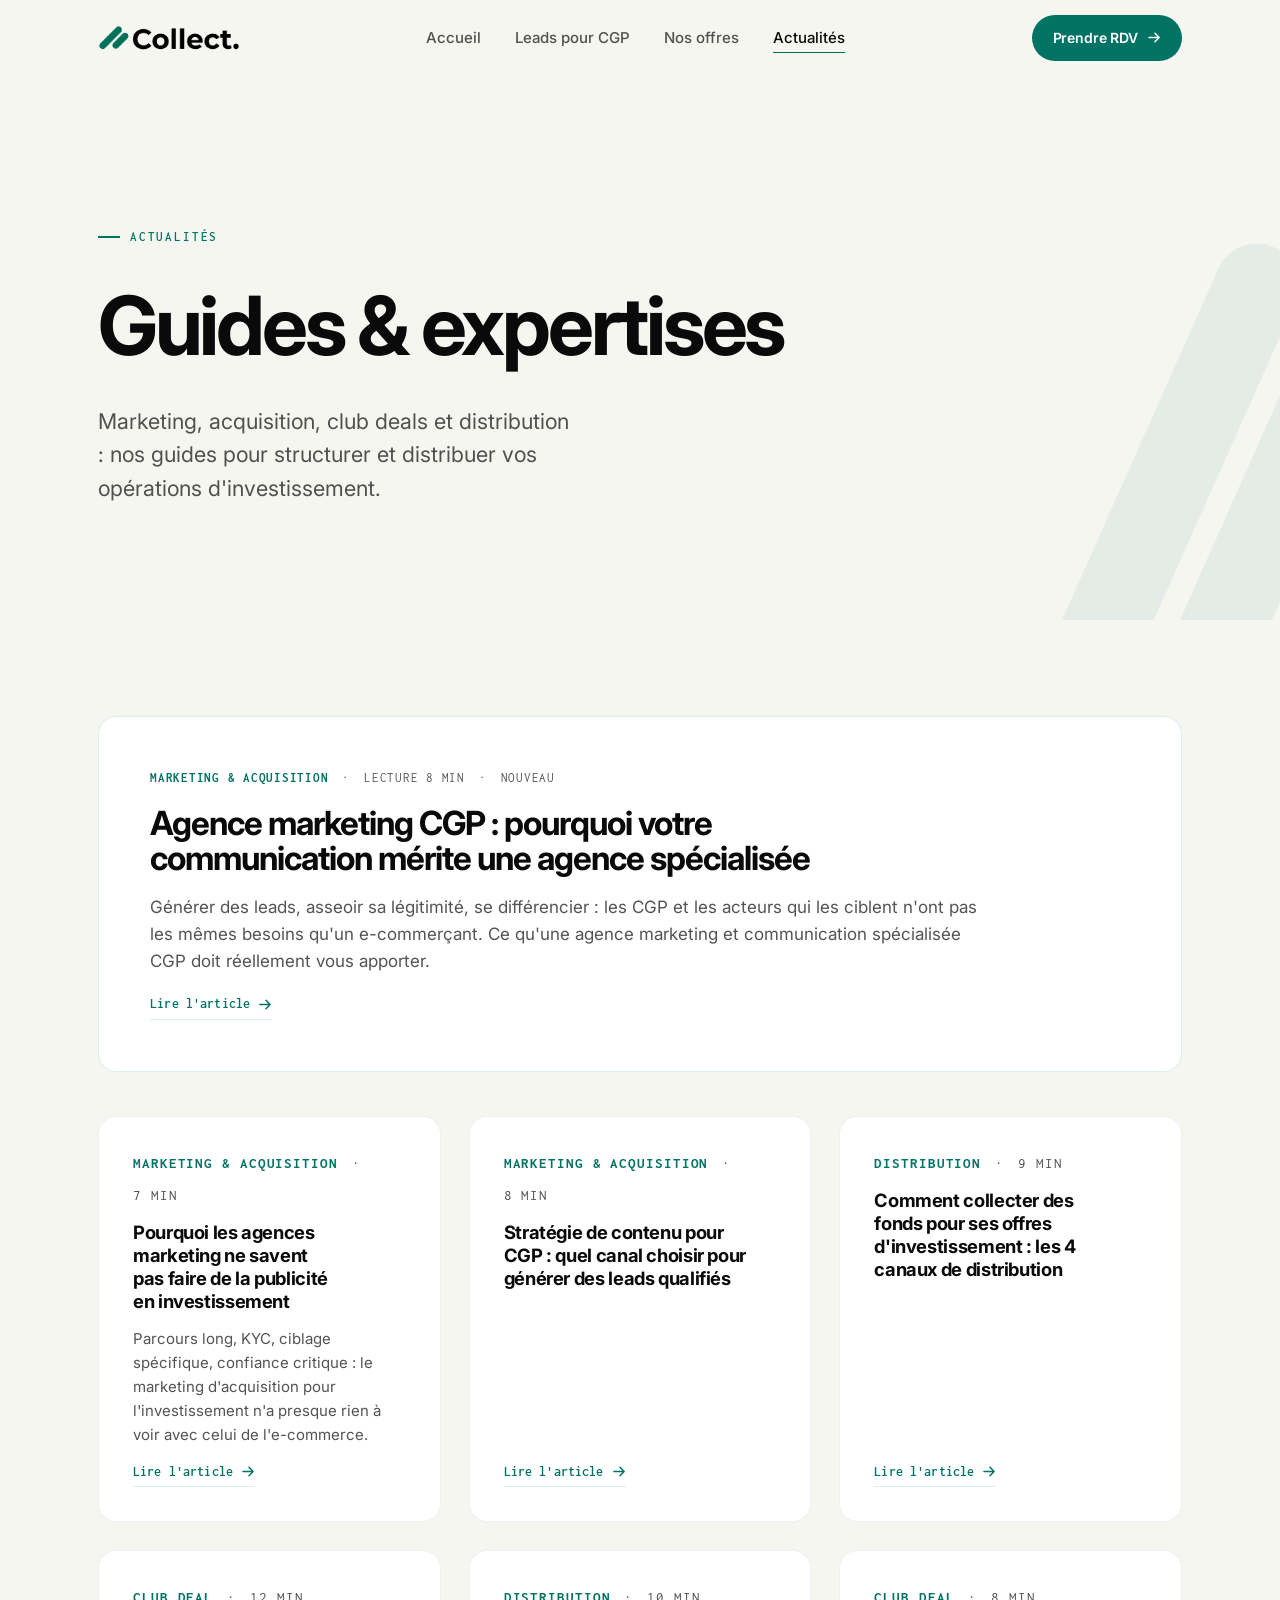
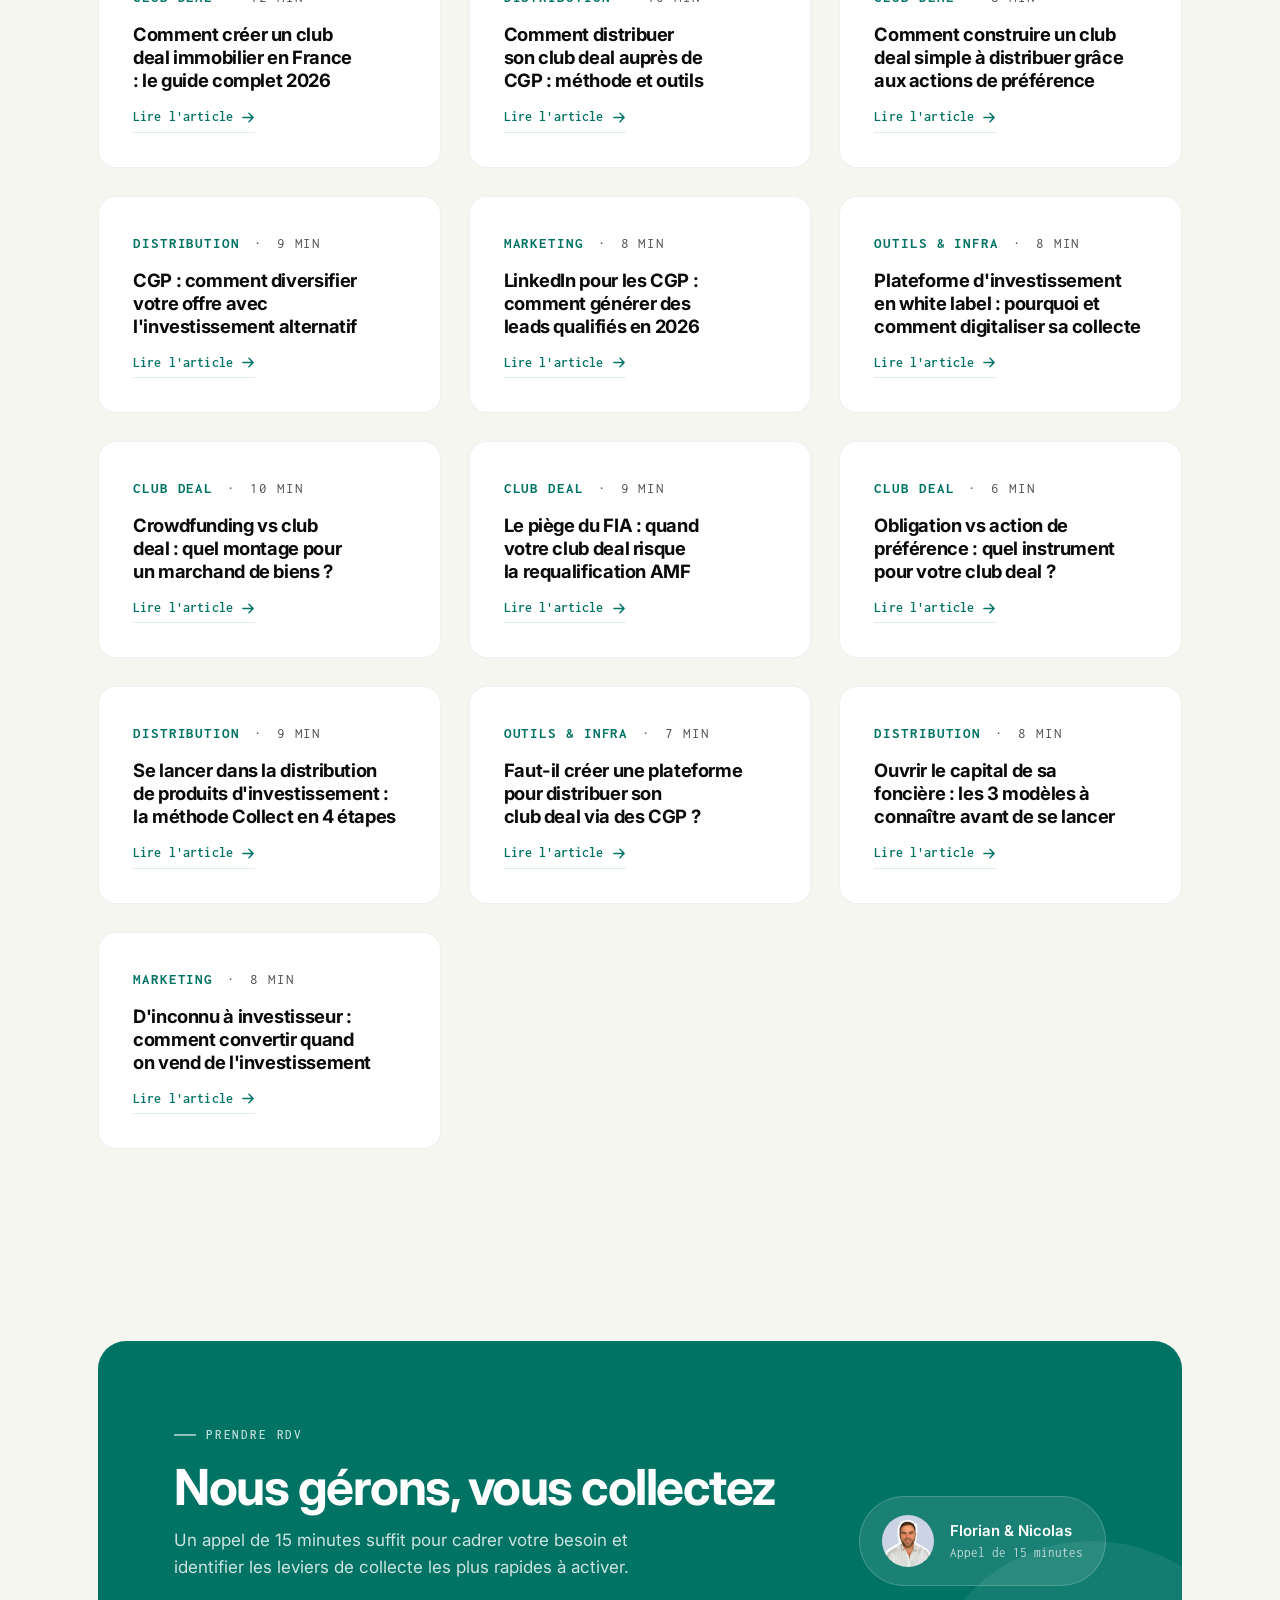
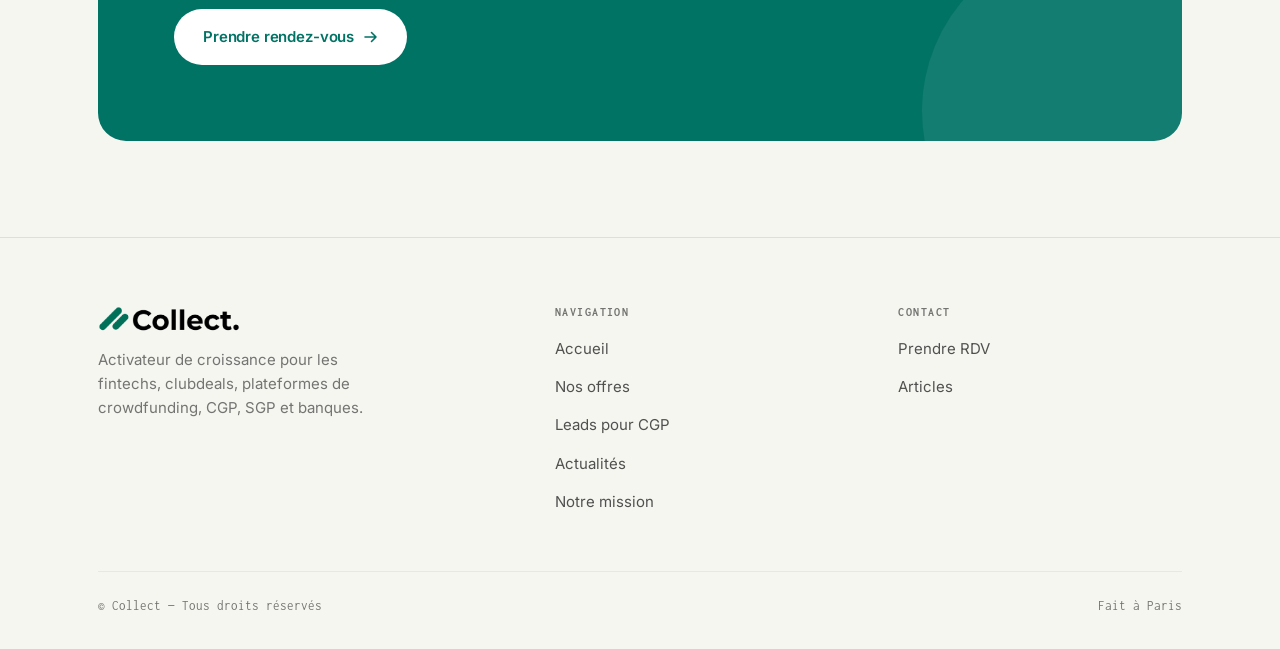
==== commit 381dffbe: "Place Leads pour CGP avant Nos offres dans le menu Co-Authored-By: Claude Opus 5.5 <noreply@anthropi" ====
--- a/actualites.html
+++ b/actualites.html
@@ -27,8 +27,8 @@
 
       <ul class="nav-links" id="nav-links">
         <li><a href="index.html">Accueil</a></li>
+        <li><a href="leads-cgp.html">Leads pour CGP</a></li>
         <li><a href="index.html#offres">Nos offres</a></li>
-        <li><a href="leads-cgp.html">Leads pour CGP</a></li>
         <li><a href="actualites.html" aria-current="page">Actualités</a></li>
       </ul>
 
